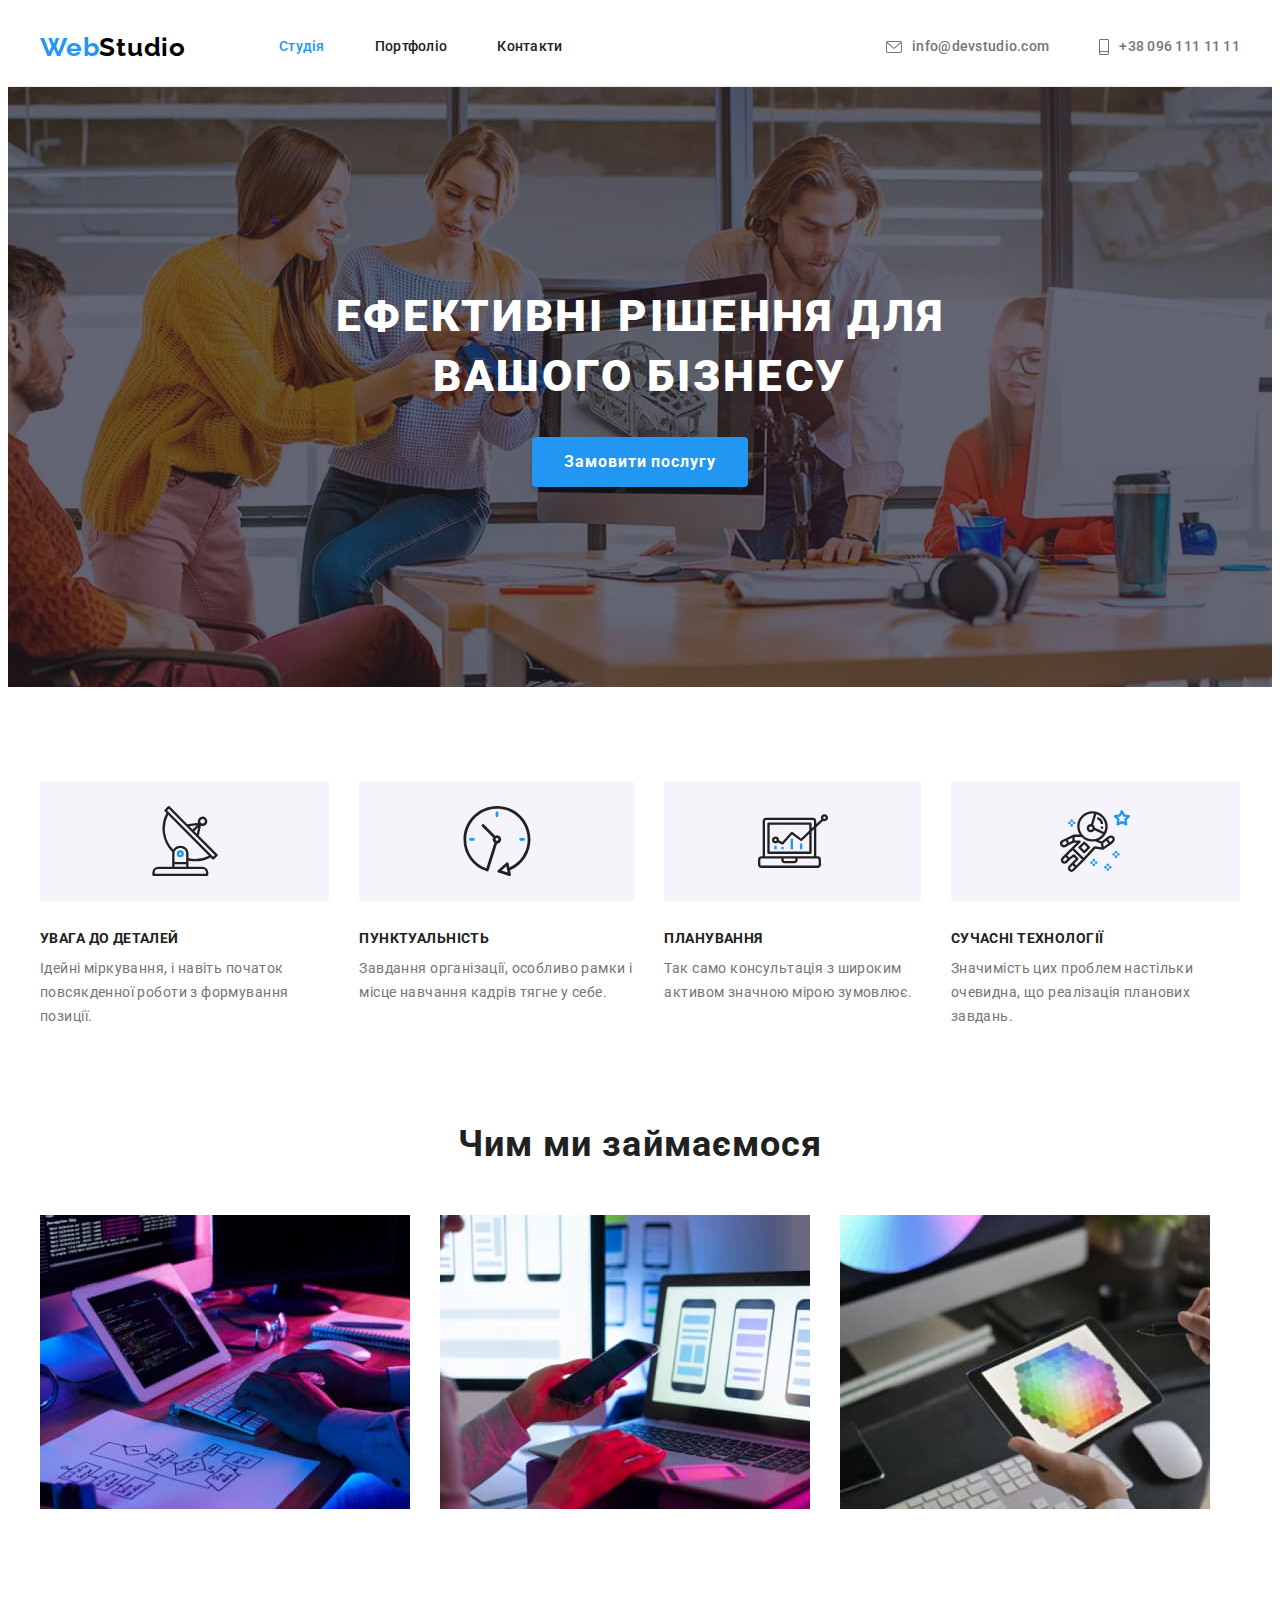
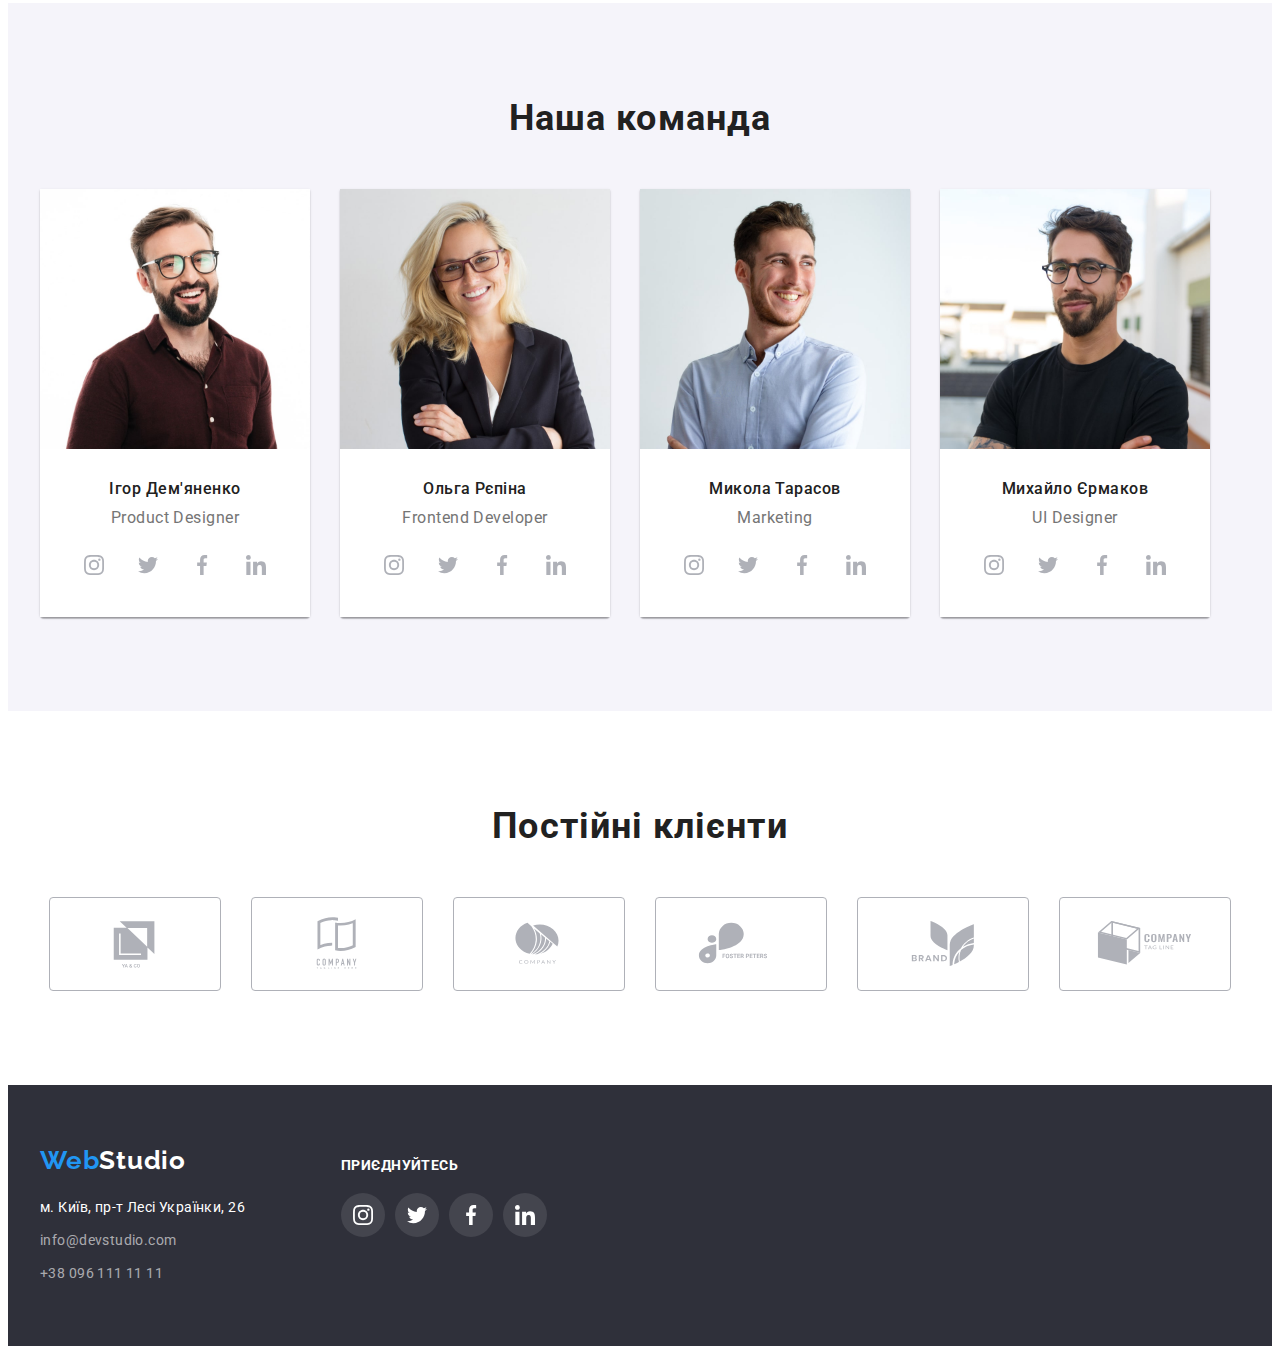
==== index.html @ dab73ace "Initial commit" ====
<!DOCTYPE html>
<html lang="uk">
  <head>
    <meta charset="UTF-8" />
    <meta http-equiv="X-UA-Compatible" content="IE=edge" />
    <meta name="viewport" content="width=device-width, initial-scale=1.0" />
    <title>Студія</title>

    <!-- Fonts -->
    <link rel="preconnect" href="https://fonts.googleapis.com" />
    <link rel="preconnect" href="https://fonts.gstatic.com" crossorigin />
    <link
      href="https://fonts.googleapis.com/css2?family=Raleway:wght@700&family=Roboto:wght@400;500;700;900&display=swap"
      rel="stylesheet"
    />

    <!--Modern-normalize-->
    <link
      rel="stylesheet"
      href="https://cdnjs.cloudflare.com/ajax/libs/modern-normalize/1.1.0/modern-normalize.min.css"
      integrity="sha512-wpPYUAdjBVSE4KJnH1VR1HeZfpl1ub8YT/NKx4PuQ5NmX2tKuGu6U/JRp5y+Y8XG2tV+wKQpNHVUX03MfMFn9Q=="
      crossorigin="anonymous"
      referrerpolicy="no-referrer"
    />

    <!-- Custom styles -->
    <link rel="stylesheet" href="./css/styles.css" />
  </head>
  <body>
    <!-- Header section -->
    <header class="header">
      <div class="container main-nav">
        <a href="./index.html" class="logo link"
          >Web<span class="studio-black">Studio</span></a
        >
        <nav>
          <ul class="header-list list">
            <li class="nav">
              <a href="./index.html" class="current header-link link">Студія</a>
            </li>
            <li class="nav">
              <a href="./portfolio.html" class="header-link link">Портфоліо</a>
            </li>
            <li class="nav">
              <a href="" class="header-link link">Контакти</a>
            </li>
          </ul>
        </nav>

        <ul class="contact-list list">
          <li class="nav">
            <a href="email:info@devstudio.com" class="contact-header link">
              <svg class="header-icon" width="16" height="12">
                <use href="./img/icons.svg#icon-email"></use>
              </svg>
              info@devstudio.com
            </a>
          </li>
          <li class="nav">
            <a href="tel:+380961111111" class="contact-header link"
              ><svg class="header-icon" width="10" height="16">
                <use href="./img/icons.svg#icon-smartphone"></use>
              </svg>
              +38 096 111 11 11</a
            >
          </li>
        </ul>
      </div>
    </header>

    <!-- Main section -->
    <main>
      <!--Герой-->
      <section class="hero">
        <div class="hero-container container">
          <h1 class="hero-title">Ефективні рішення для вашого бізнесу</h1>
          <button type="button" class="hero-btn">Замовити послугу</button>
        </div>
      </section>

      <!--Особливості-->
      <section class="features section">
        <div class="container">
          <h2 class="features-title" hidden>decision</h2>
          <ul class="features-list list">
            <li class="features-item">
              <div class="features-wrapper">
                <svg class="features-icon" width="70" height="70">
                  <use href="./img/icons.svg#icon-antenna"></use>
                </svg>
              </div>
              <h3 class="features-subtitle">УВАГА ДО ДЕТАЛЕЙ</h3>
              <p class="features-text">
                Ідейні міркування, і навіть початок повсякденної роботи з
                формування позиції.
              </p>
            </li>
            <li class="features-item">
              <div class="features-wrapper">
                <svg class="features-icon" width="70" height="70">
                  <use href="./img/icons.svg#icon-clock"></use>
                </svg>
              </div>
              <h3 class="features-subtitle">ПУНКТУАЛЬНІСТЬ</h3>
              <p class="features-text">
                Завдання організації, особливо рамки і місце навчання кадрів
                тягне у себе.
              </p>
            </li>
            <li class="features-item icon-planning">
              <div class="features-wrapper">
                <svg class="features-icon" width="70" height="70">
                  <use href="./img/icons.svg#icon-diagram"></use>
                </svg>
              </div>
              <h3 class="features-subtitle">ПЛАНУВАННЯ</h3>
              <p class="features-text">
                Так само консультація з широким активом значною мірою зумовлює.
              </p>
            </li>
            <li class="features-item icon-technology">
              <div class="features-wrapper">
                <svg class="features-icon" width="70" height="70">
                  <use href="./img/icons.svg#icon-astronaut"></use>
                </svg>
              </div>
              <h3 class="features-subtitle">СУЧАСНІ ТЕХНОЛОГІЇ</h3>
              <p class="features-text">
                Значимість цих проблем настільки очевидна, що реалізація
                планових завдань.
              </p>
            </li>
          </ul>
        </div>
      </section>

      <!--Чим ми займаємося-->
      <section class="work section">
        <div class="container">
          <h2 class="work-title title">Чим ми займаємося</h2>
          <ul class="work-list list">
            <li class="work-item">
              <img
                src="./img/about-img-1.jpg"
                alt="studio-work"
                width="370"
                height="294"
              />
            </li>
            <li class="work-item">
              <img
                src="./img/about-img-2.jpg"
                alt="studio-work"
                width="370"
                height="294"
              />
            </li>
            <li class="work-item">
              <img
                src="./img/about-img-3.jpg"
                alt="studio-work"
                width="370"
                height="294"
              />
            </li>
          </ul>
        </div>
      </section>

      <!--Наша команда-->
      <section class="team section">
        <div class="container">
          <h2 class="team-title title">Наша команда</h2>
          <ul class="team-list list">
            <li class="card-item">
              <img
                src="./img/team-card-1.jpg"
                alt="team-card"
                width="270"
                height="260"
              />
              <div class="team-wrappe">
                <h3 class="team-subtitle">Ігор Дем'яненко</h3>
                <p class="team-text" lang="en">Product Designer</p>

                <ul class="socials list">
                  <li class="socials-item">
                    <a
                      class="social-link link"
                      href="https://www.instagram.com"
                      target="_blank"
                      rel="noopener noreferrer"
                      aria-label="Instagram"
                    >
                      <svg class="socials-icon" width="20" height="20">
                        <use href="./img/icons.svg#icon-instagram"></use>
                      </svg>
                    </a>
                  </li>
                  <li class="socials-item">
                    <a
                      class="social-link link"
                      href="https://twitter.com"
                      target="_blank"
                      rel="noopener noreferrer"
                      aria-label="Twitter"
                    >
                      <svg class="socials-icon" width="20" height="20">
                        <use href="./img/icons.svg#icon-twitter"></use>
                      </svg>
                    </a>
                  </li>
                  <li class="socials-item">
                    <a
                      class="social-link link"
                      href="https://facebook.com"
                      target="_blank"
                      rel="noopener noreferrer"
                      aria-label="Facebook"
                    >
                      <svg class="socials-icon" width="20" height="20">
                        <use href="./img/icons.svg#icon-facebook"></use>
                      </svg>
                    </a>
                  </li>
                  <li class="socials-item">
                    <a
                      class="social-link link"
                      href="https://www.linkedin.com/"
                      target="_blank"
                      rel="noopener noreferrer"
                      aria-label="Linkedin"
                    >
                      <svg class="socials-icon" width="20" height="20">
                        <use href="./img/icons.svg#icon-linkedin"></use>
                      </svg>
                    </a>
                  </li>
                </ul>
              </div>
            </li>
            <li class="card-item">
              <img
                src="./img/team-card-2.jpg"
                alt="team-card"
                width="270"
                height="260"
              />
              <div class="team-wrappe">
                <h3 class="team-subtitle">Ольга Рєпіна</h3>
                <p class="team-text" lang="en">Frontend Developer</p>

                <ul class="socials list">
                  <li class="socials-item">
                    <a
                      class="social-link link"
                      href="https://www.instagram.com"
                      target="_blank"
                      rel="noopener noreferrer"
                      aria-label="Instagram"
                    >
                      <svg class="socials-icon" width="20" height="20">
                        <use href="./img/icons.svg#icon-instagram"></use>
                      </svg>
                    </a>
                  </li>
                  <li class="socials-item">
                    <a
                      class="social-link link"
                      href="https://twitter.com"
                      target="_blank"
                      rel="noopener noreferrer"
                      aria-label="Twitter"
                    >
                      <svg class="socials-icon" width="20" height="20">
                        <use href="./img/icons.svg#icon-twitter"></use>
                      </svg>
                    </a>
                  </li>
                  <li class="socials-item">
                    <a
                      class="social-link link"
                      href="https://facebook.com"
                      target="_blank"
                      rel="noopener noreferrer"
                      aria-label="Facebook"
                    >
                      <svg class="socials-icon" width="20" height="20">
                        <use href="./img/icons.svg#icon-facebook"></use>
                      </svg>
                    </a>
                  </li>
                  <li class="socials-item">
                    <a
                      class="social-link link"
                      href="https://www.linkedin.com/"
                      target="_blank"
                      rel="noopener noreferrer"
                      aria-label="Linkedin"
                    >
                      <svg class="socials-icon" width="20" height="20">
                        <use href="./img/icons.svg#icon-linkedin"></use>
                      </svg>
                    </a>
                  </li>
                </ul>
              </div>
            </li>
            <li class="card-item">
              <img
                src="./img/team-card-3.jpg"
                alt="team-card"
                width="270"
                height="260"
              />
              <div class="team-wrappe">
                <h3 class="team-subtitle">Микола Тарасов</h3>
                <p class="team-text" lang="en">Marketing</p>

                <ul class="socials list">
                  <li class="socials-item">
                    <a
                      class="social-link link"
                      href="https://www.instagram.com"
                      target="_blank"
                      rel="noopener noreferrer"
                      aria-label="Instagram"
                    >
                      <svg class="socials-icon" width="20" height="20">
                        <use href="./img/icons.svg#icon-instagram"></use>
                      </svg>
                    </a>
                  </li>
                  <li class="socials-item">
                    <a
                      class="social-link link"
                      href="https://twitter.com"
                      target="_blank"
                      rel="noopener noreferrer"
                      aria-label="Twitter"
                    >
                      <svg class="socials-icon" width="20" height="20">
                        <use href="./img/icons.svg#icon-twitter"></use>
                      </svg>
                    </a>
                  </li>
                  <li class="socials-item">
                    <a
                      class="social-link link"
                      href="https://facebook.com"
                      target="_blank"
                      rel="noopener noreferrer"
                      aria-label="Facebook"
                    >
                      <svg class="socials-icon" width="20" height="20">
                        <use href="./img/icons.svg#icon-facebook"></use>
                      </svg>
                    </a>
                  </li>
                  <li class="socials-item">
                    <a
                      class="social-link link"
                      href="https://www.linkedin.com/"
                      target="_blank"
                      rel="noopener noreferrer"
                      aria-label="Linkedin"
                    >
                      <svg class="socials-icon" width="20" height="20">
                        <use href="./img/icons.svg#icon-linkedin"></use>
                      </svg>
                    </a>
                  </li>
                </ul>
              </div>
            </li>
            <li class="card-item">
              <img
                src="./img/team-card-4.jpg"
                alt="team-card"
                width="270"
                height="260"
              />
              <div class="team-wrappe">
                <h3 class="team-subtitle">Михайло Єрмаков</h3>
                <p class="team-text" lang="en">UI Designer</p>

                <ul class="socials list">
                  <li class="socials-item">
                    <a
                      class="social-link link"
                      href="https://www.instagram.com"
                      target="_blank"
                      rel="noopener noreferrer"
                      aria-label="Instagram"
                    >
                      <svg class="socials-icon" width="20" height="20">
                        <use href="./img/icons.svg#icon-instagram"></use>
                      </svg>
                    </a>
                  </li>
                  <li class="socials-item">
                    <a
                      class="social-link link"
                      href="https://twitter.com"
                      target="_blank"
                      rel="noopener noreferrer"
                      aria-label="Twitter"
                    >
                      <svg class="socials-icon" width="20" height="20">
                        <use href="./img/icons.svg#icon-twitter"></use>
                      </svg>
                    </a>
                  </li>
                  <li class="socials-item">
                    <a
                      class="social-link link"
                      href="https://facebook.com"
                      target="_blank"
                      rel="noopener noreferrer"
                      aria-label="Facebook"
                    >
                      <svg class="socials-icon" width="20" height="20">
                        <use href="./img/icons.svg#icon-facebook"></use>
                      </svg>
                    </a>
                  </li>
                  <li class="socials-item">
                    <a
                      class="social-link link"
                      href="https://www.linkedin.com/"
                      target="_blank"
                      rel="noopener noreferrer"
                      aria-label="Linkedin"
                    >
                      <svg class="socials-icon" width="20" height="20">
                        <use href="./img/icons.svg#icon-linkedin"></use>
                      </svg>
                    </a>
                  </li>
                </ul>
              </div>
            </li>
          </ul>
        </div>
      </section>
      <!--Постійні клієнти-->
      <section class="clients section">
        <div class="container">
          <h2 class="clients-title title">Постійні клієнти</h2>
          <ul class="clients-list list">
            <li class="clients-item">
              <a
                class="clients-link"
                href=""
                target="_blank"
                rel="noopener noreferrer"
              >
                <svg class="clients-icon" width="106" height="60">
                  <use href="./img/icons.svg#icon-Logo"></use>
                </svg>
              </a>
            </li>
            <li class="clients-item">
              <a
                class="clients-link"
                href=""
                target="_blank"
                rel="noopener noreferrer"
              >
                <svg class="clients-icon" width="106" height="60">
                  <use href="./img/icons.svg#icon-Logo-1"></use>
                </svg>
              </a>
            </li>
            <li class="clients-item">
              <a
                class="clients-link"
                href=""
                target="_blank"
                rel="noopener noreferrer"
              >
                <svg class="clients-icon" width="106" height="60">
                  <use href="./img/icons.svg#icon-Logo-2"></use>
                </svg>
              </a>
            </li>
            <li class="clients-item">
              <a
                class="clients-link"
                href=""
                target="_blank"
                rel="noopener noreferrer"
              >
                <svg class="clients-icon" width="106" height="60">
                  <use href="./img/icons.svg#icon-Logo-3"></use>
                </svg>
              </a>
            </li>
            <li class="clients-item">
              <a
                class="clients-link"
                href=""
                target="_blank"
                rel="noopener noreferrer"
              >
                <svg class="clients-icon" width="106" height="60">
                  <use href="./img/icons.svg#icon-Logo-4"></use>
                </svg>
              </a>
            </li>
            <li class="clients-item">
              <a
                class="clients-link"
                href=""
                target="_blank"
                rel="noopener noreferrer"
              >
                <svg class="clients-icon" width="106" height="60">
                  <use href="./img/icons.svg#icon-Logo-5"></use>
                </svg>
              </a>
            </li>
          </ul>
        </div>
      </section>
    </main>

    <!-- Footer section -->
    <footer class="footer">
      <div class="footer-wrap container">
        <div class="nav-footer">
          <a href="./index.html" class="logo link"
            >Web<span class="studio-white">Studio</span></a
          >

          <address class="address">
            <ul class="address-list list">
              <li class="address-item">
                <a
                  class="footer-address link"
                  href="https://goo.gl/maps/YuygyRmskys3fxmU9"
                  target="_blank"
                  rel="noopener noreferrer nofollow"
                  >м. Київ, пр-т Лесі Українки, 26</a
                >
              </li>
              <li class="address-item">
                <a class="footer-contact link" href="mailto:info@devstudio.com"
                  >info@devstudio.com</a
                >
              </li>
              <li class="address-item">
                <a class="footer-contact link" href="tel:+380961111111"
                  >+38 096 111 11 11</a
                >
              </li>
            </ul>
          </address>
        </div>
        <div class="footer-social">
          <b class="social-text">приєднуйтесь</b>
          <ul class="socials list list">
            <li class="socials-item">
              <a
                class="footer-social-link social-link link"
                href="https://www.instagram.com"
                target="_blank"
                rel="noopener noreferrer"
                aria-label="Instagram"
              >
                <svg class="socials-icon" width="20" height="20">
                  <use href="./img/icons.svg#icon-instagram"></use>
                </svg>
              </a>
            </li>
            <li class="socials-item">
              <a
                class="footer-social-link social-link link"
                href="https://twitter.com"
                target="_blank"
                rel="noopener noreferrer"
                aria-label="Twitter"
              >
                <svg class="socials-icon" width="20" height="20">
                  <use href="./img/icons.svg#icon-twitter"></use>
                </svg>
              </a>
            </li>
            <li class="socials-item">
              <a
                class="footer-social-link social-link link"
                href="https://facebook.com"
                target="_blank"
                rel="noopener noreferrer"
                aria-label="Facebook"
              >
                <svg class="socials-icon" width="20" height="20">
                  <use href="./img/icons.svg#icon-facebook"></use>
                </svg>
              </a>
            </li>
            <li class="socials-item">
              <a
                class="footer-social-link social-link link"
                href="https://www.linkedin.com/"
                target="_blank"
                rel="noopener noreferrer"
                aria-label="Linkedin"
              >
                <svg class="socials-icon" width="20" height="20">
                  <use href="./img/icons.svg#icon-linkedin"></use>
                </svg>
              </a>
            </li>
          </ul>
        </div>
      </div>
    </footer>
  </body>
</html>
---- css/styles.css ----
:root {
  --primary-text-color: #212121;
  --title-text-color: #ffffff;
  --secondary-text-color: #757575;
  --accent-color: #2196f3;
  --footer-color: #2f303a;
  --filter-btn-color: #f5f4fa;
  --studio-footer-color: #000000;
  --border-header-color: #ececec;
  --border-projects-color: #eeeeee;
  --bg-header-color: #c4c4c4;
  --socials-icon-color: #afb1b8;
}

/*Базові стилі*/
body {
  font-family: roboto, sans-serif;
  color: var(--primary-text-color);

  background-color: var(--title-text-color);
}

/*Дефолтні стилі*/
.list {
  padding: 0;
  margin: 0;
  list-style: none;
}

.link {
  text-decoration: none;
}

h1,
h2,
h3,
h4,
h5,
h6,
p {
  padding: 0;
  margin: 0;
}

img {
  display: block;
  height: auto;
}

/* загальні стилі*/
.section {
  padding-top: 94px;
  padding-bottom: 94px;
}

.container {
  width: 1200px;
  padding-left: 15px;
  padding-right: 15px;
  margin-left: auto;
  margin-right: auto;
}

.title {
  margin-bottom: 50px;

  font-size: 36px;
  line-height: 1.17;
  text-align: center;
  letter-spacing: 0.03em;
}

/*logo*/
.logo {
  font-family: Raleway, sans-serif;
  font-weight: 700;
  font-size: 26px;
  line-height: calc(31 / 26);
  letter-spacing: 0.03em;
  color: var(--accent-color);
}

.logo:focus {
  color: var(--accent-color);
}
/*logo в хедері*/
.studio-black {
  color: var(--studio-footer-color);
}

/*logo в футері*/
.studio-white {
  color: var(--title-text-color);
}

/*header*/
.header {
  border-bottom: 1px solid var(--border-header-color);
}

.header-link {
  color: var(--primary-text-color);
}

.current {
  color: var(--accent-color);
}

.header-link,
.contact-header {
  display: block;
  padding-top: 31px;
  padding-bottom: 31px;

  font-weight: 500;
  font-size: 14px;
  line-height: 1.14;
  letter-spacing: 0.02em;
}

.header-link:hover,
.header-link:focus {
  color: var(--accent-color);
}

.contact-header {
  display: flex;
  align-items: center;
  gap: 10px;
  color: var(--secondary-text-color);
}

.contact-header:hover,
.contact-header:focus {
  color: var(--accent-color);
}

.main-nav {
  display: flex;
  align-items: center;
}

.header-list {
  display: flex;
  margin-left: 93px;
}

.header-list .nav:not(:last-child) {
  margin-right: 50px;
}

.header-icon {
  fill: currentColor;
}

.contact-list {
  display: flex;
  margin-left: auto;
}

.contact-list .nav + .nav {
  margin-left: 50px;
}

/*Hero*/
.hero {
  max-width: 1600px;
  padding: 200px 0;
  margin: 0 auto;

  background-color: var(--bg-header-color);
  background-image: linear-gradient(
      to right,
      rgba(47, 48, 58, 0.4),
      rgba(47, 48, 58, 0.4)
    ),
    url(../img/hero-bg.jpg);
  background-repeat: no-repeat;
  background-position: center;
  background-size: cover;
}

.hero-title {
  margin-left: auto;
  margin-right: auto;
  margin-bottom: 30px;
  width: 696px;

  font-weight: 900;
  font-size: 44px;
  text-align: center;
  line-height: 1.36;
  letter-spacing: 0.06em;
  text-transform: uppercase;
  color: var(--title-text-color);
}

.hero-btn {
  display: block;
  padding: 10px 32px;
  margin: 0 auto;
  min-width: 216px;
  min-height: 50px;

  font-family: inherit;
  font-weight: 700;
  font-size: 16px;
  line-height: 1.88;
  align-items: center;
  letter-spacing: 0.06em;
  color: var(--title-text-color);

  background-color: var(--accent-color);
  box-shadow: 0px 4px 4px rgba(0, 0, 0, 0.15);
  border-radius: 4px;
  border: transparent;
  cursor: pointer;
}

/*Особливості*/
.features-list {
  display: flex;
}

.features-item {
  margin-right: 30px;
  flex-basis: calc((100%-90px) / 4);
}

.features-item:last-child {
  margin-right: 0;
}

.features-wrapper {
  margin-bottom: 30px;
  display: flex;
  justify-content: center;
  align-items: center;
  height: 120px;

  background-color: var(--filter-btn-color);
  border-radius: 4px;
}

.features-subtitle {
  margin-bottom: 10px;

  font-size: 14px;
  line-height: 1.14;
  letter-spacing: 0.03em;
  text-transform: uppercase;
}

.features-text {
  font-size: 14px;
  line-height: 1.71;
  letter-spacing: 0.03em;
  color: var(--secondary-text-color);
}

/*Чим ми займаємося*/
.work {
  padding-top: 0;
}

.work-list {
  display: flex;
}

.work-item {
  margin-right: 30px;
  flex-basis: calc((100%-30px * (3-1)) / (3));
}

.work-item:last-child {
  margin-right: 0;
}

/*Наша команда*/
.team {
  background-color: var(--filter-btn-color);
}

.team-list {
  display: flex;
}

.card-item {
  margin-right: 30px;
  flex-basis: calc((100%-30px * (4-1)) / (4));

  box-shadow: 0px 1px 3px rgba(0, 0, 0, 0.12), 0px 1px 1px rgba(0, 0, 0, 0.14),
    0px 2px 1px rgba(0, 0, 0, 0.2);
  border-radius: 0px 0px 4px 4px;
}

.card-item:last-child {
  margin-right: 0;
}

.team-wrappe {
  padding-top: 30px;
  padding-bottom: 30px;

  background-color: var(--title-text-color);
}

.team-subtitle {
  margin-bottom: 10px;

  font-weight: 500;
  font-size: 16px;
  line-height: 1.19;
  text-align: center;
  letter-spacing: 0.03em;
}

.team-text {
  margin-bottom: 16px;

  font-size: 16px;
  line-height: 1.19;
  text-align: center;
  letter-spacing: 0.03em;
  color: var(--secondary-text-color);
}

.socials {
  display: flex;
  justify-content: center;
  align-items: center;
  gap: 10px;
}

.social-link {
  display: flex;
  justify-content: center;
  align-items: center;
  width: 44px;
  height: 44px;

  background-color: var(--title-text-color);
  border-radius: 50%;
  color: var(--socials-icon-color);
}

.social-link:hover,
.social-link:focus {
  color: var(--title-text-color);
  background-color: var(--accent-color);
}

.socials-icon {
  fill: currentColor;
}

/*Постійні клієнти*/
.clients-list {
  display: flex;
  justify-content: center;
  gap: 30px;
}

.clients-link {
  display: flex;
  justify-content: center;
  align-items: center;
  width: 170px;
  height: 92px;

  color: var(--socials-icon-color);
  border: 1px solid #afb1b8;
  border-radius: 4px;
}

.clients-link:hover,
.clients-link:focus {
  color: var(--accent-color);
  border: 1px solid #2196f3;
}

.clients-icon {
  fill: currentColor;
}

/*Портфоліо*/
.filter-list {
  margin-bottom: 50px;
  display: flex;
  justify-content: center;
}

.filter-item {
  margin-right: 8px;
}
.filter-btn {
  padding: 6px 22px;
  min-width: 73px;
  min-height: 38px;

  font-family: inherit;
  font-weight: 500;
  font-size: 16px;
  line-height: 1.62;
  text-align: center;
  letter-spacing: 0.03em;
  color: var(--primary-text-color);

  background-color: var(--filter-btn-color);
  border-radius: 4px;
  border: transparent;
  cursor: pointer;
}
.filter-btn:hover,
.filter-btn:focus {
  color: var(--title-text-color);
  background-color: var(--accent-color);
  box-shadow: 0px 3px 1px rgba(0, 0, 0, 0.1), 0px 1px 2px rgba(0, 0, 0, 0.08),
    0px 2px 2px rgba(0, 0, 0, 0.12);
  border-radius: 4px;
}

/*Projects */
.projects {
}

.project-list {
  display: flex;
  flex-wrap: wrap;
  gap: 30px;
}

.project-item {
  flex-basis: calc((100% - 60px) / 3);
}

.project-link {
  display: inline-block;

  color: inherit;
}

.project-link:hover,
.project-link:focus {
  box-shadow: 0px 1px 1px rgba(0, 0, 0, 0.12), 0px 4px 4px rgba(0, 0, 0, 0.06),
    1px 4px 6px rgba(0, 0, 0, 0.16);
}

.project-wrap {
  padding: 20px 24px;

  border: 1px solid var(--border-projects-color);
  border-top: none;
}

.project-title {
  margin-bottom: 4px;

  font-size: 18px;
  line-height: 2;
  letter-spacing: 0.06em;
}

.project-text {
  font-size: 16px;
  line-height: 1.88;
  letter-spacing: 0.03em;

  color: var(--secondary-text-color);
}

/*footer*/
.footer {
  padding-top: 60px;
  padding-bottom: 60px;

  background-color: var(--footer-color);
}

.footer-wrap {
  display: flex;
}

.nav-footer {
  padding-right: 70px;
  align-items: baseline;
}

.address {
}

.address-list {
  margin-top: 20px;

  display: flex;
  flex-wrap: wrap;
  width: 231px;

  font-style: normal;
  font-size: 14px;
  line-height: 1.71;
  letter-spacing: 0.03em;
}

.address-item:not(:last-child) {
  margin-bottom: 9px;
}

.footer-address {
  color: var(--title-text-color);
}

.footer-address:hover,
.footer-address:focus {
  color: var(--accent-color);
}

.footer-contact {
  color: rgba(255, 255, 255, 0.6);
}

.footer-contact:hover,
.footer-contact:focus {
  color: var(--accent-color);
}

.footer-social {
  padding-top: 12px;
  align-items: baseline;
}
.social-text {
  display: block;
  margin-bottom: 20px;

  font-size: 14px;
  line-height: calc(16 / 14);
  letter-spacing: 0.03em;
  text-transform: uppercase;

  color: var(--title-text-color);
}

.footer-social-link {
  color: var(--title-text-color);
  background-color: rgba(255, 255, 255, 0.1);
}
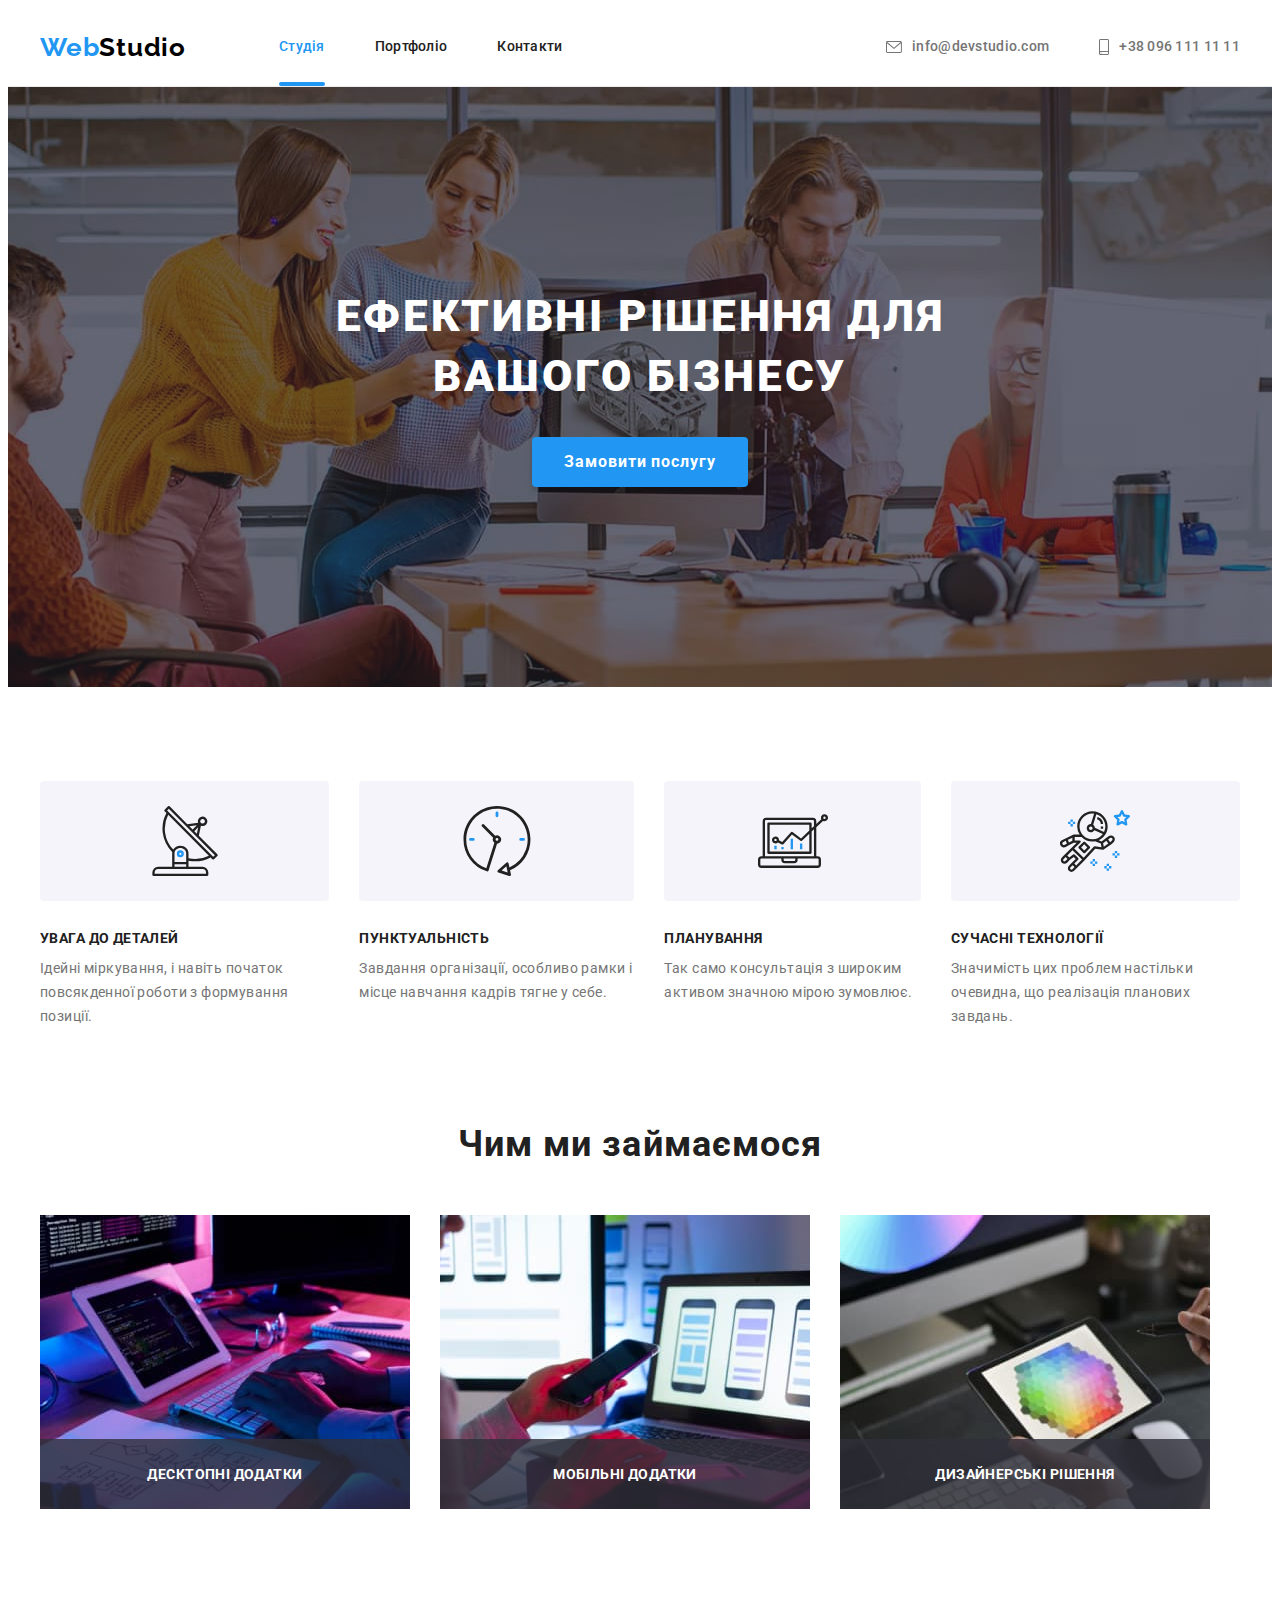
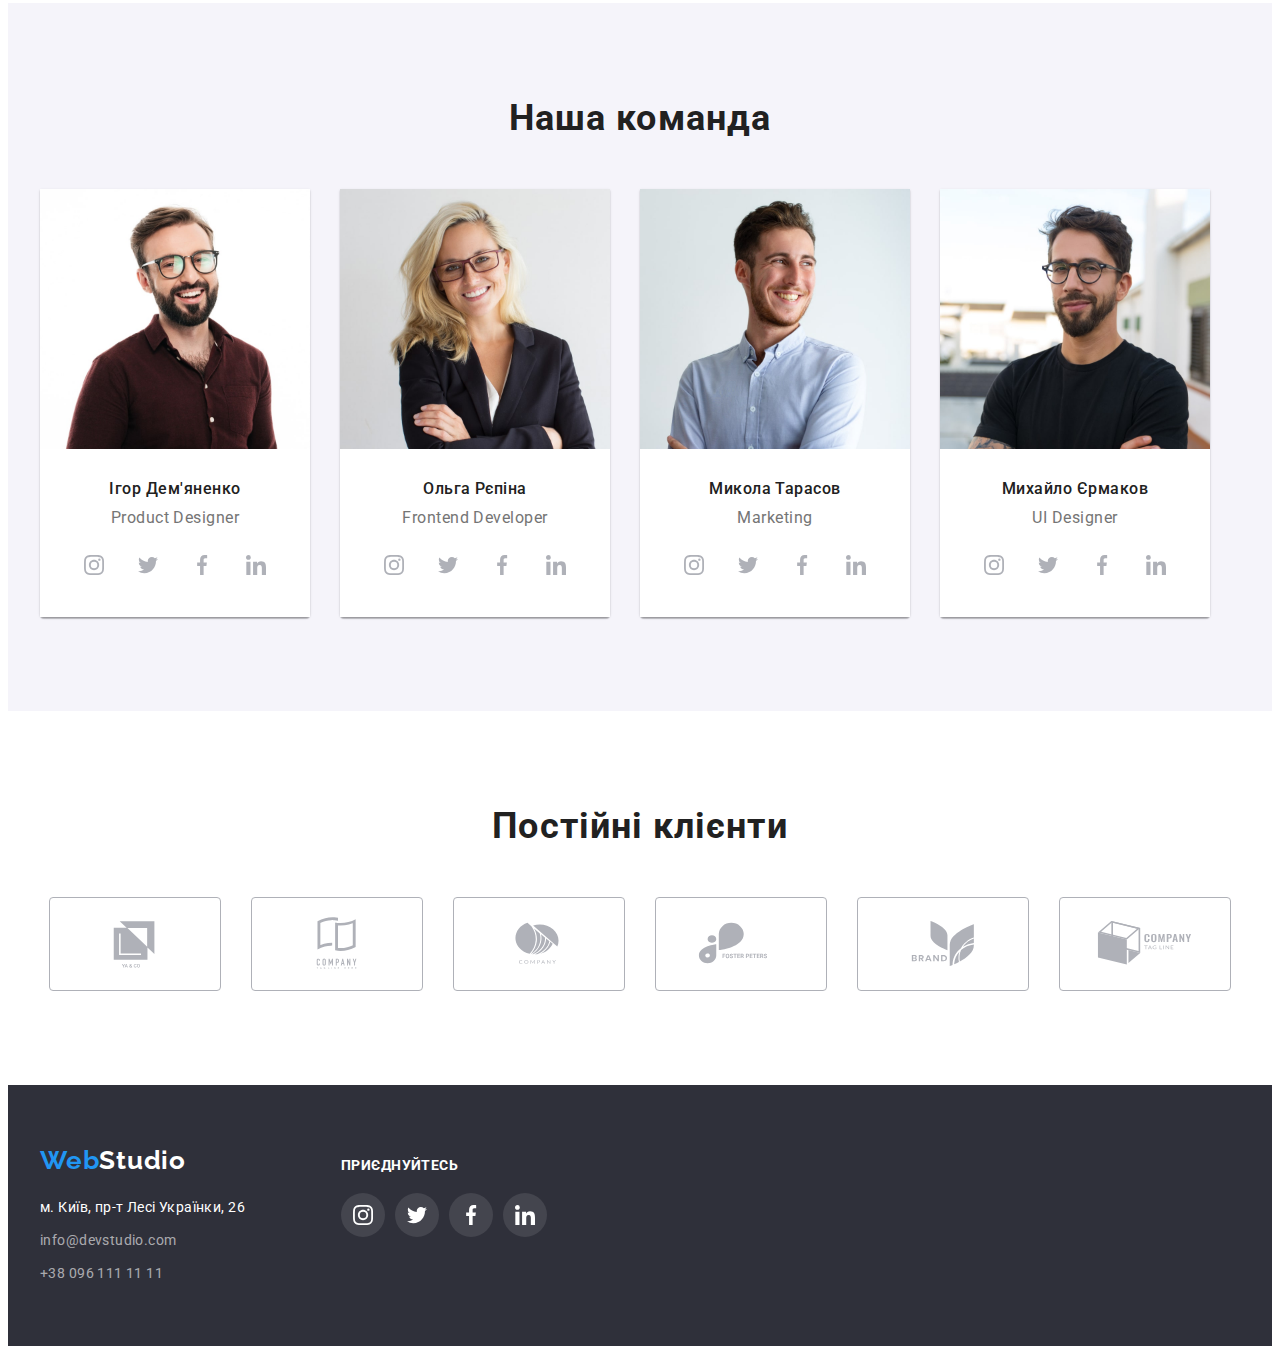
==== commit 8e78b69d: "Додано анімацію" ====
--- a/index.html
+++ b/index.html
@@ -146,6 +146,9 @@
                 width="370"
                 height="294"
               />
+              <div class="work-overlay">
+                <p class="ovarlay-text">Десктопні додатки</p>
+              </div>
             </li>
             <li class="work-item">
               <img
@@ -154,6 +157,9 @@
                 width="370"
                 height="294"
               />
+              <div class="work-overlay">
+                <p class="ovarlay-text">Мобільні додатки</p>
+              </div>
             </li>
             <li class="work-item">
               <img
@@ -162,6 +168,9 @@
                 width="370"
                 height="294"
               />
+              <div class="work-overlay">
+                <p class="ovarlay-text">Дизайнерські рішення</p>
+              </div>
             </li>
           </ul>
         </div>
--- a/css/styles.css
+++ b/css/styles.css
@@ -10,6 +10,8 @@
   --border-projects-color: #eeeeee;
   --bg-header-color: #c4c4c4;
   --socials-icon-color: #afb1b8;
+
+  --timing-function: cubic-bezier(0.4, 0, 0.2, 1);
 }
 
 /*Базові стилі*/
@@ -44,6 +46,7 @@
 
 img {
   display: block;
+  max-width: 100%;
   height: auto;
 }
 
@@ -80,9 +83,6 @@
   color: var(--accent-color);
 }
 
-.logo:focus {
-  color: var(--accent-color);
-}
 /*logo в хедері*/
 .studio-black {
   color: var(--studio-footer-color);
@@ -99,11 +99,29 @@
 }
 
 .header-link {
+  position: relative;
   color: var(--primary-text-color);
-}
-
-.current {
+
+  transition: color 250ms var(--timing-function);
+}
+
+.current.header-link {
   color: var(--accent-color);
+}
+
+.current.header-link::after {
+  content: "";
+
+  position: absolute;
+  left: 0;
+  bottom: 0;
+
+  display: block;
+  width: 100%;
+  height: 4px;
+
+  background-color: var(--accent-color);
+  border-radius: 2px;
 }
 
 .header-link,
@@ -128,6 +146,8 @@
   align-items: center;
   gap: 10px;
   color: var(--secondary-text-color);
+
+  transition: color 250ms var(--timing-function);
 }
 
 .contact-header:hover,
@@ -268,12 +288,36 @@
 }
 
 .work-item {
+  position: relative;
+
   margin-right: 30px;
   flex-basis: calc((100%-30px * (3-1)) / (3));
 }
 
 .work-item:last-child {
   margin-right: 0;
+}
+
+.work-overlay {
+  position: absolute;
+  bottom: 0;
+
+  width: 100%;
+  padding-top: 27px;
+  padding-bottom: 27px;
+
+  background-color: rgba(47, 48, 58, 0.8);
+}
+
+.ovarlay-text {
+  font-weight: 700;
+  font-size: 14px;
+  line-height: calc(16 / 14);
+  text-align: center;
+  letter-spacing: 0.03em;
+  text-transform: uppercase;
+
+  color: var(--title-text-color);
 }
 
 /*Наша команда*/
@@ -342,6 +386,9 @@
   background-color: var(--title-text-color);
   border-radius: 50%;
   color: var(--socials-icon-color);
+
+  transition: background-color 250ms var(--timing-function),
+    color 250ms var(--timing-function);
 }
 
 .social-link:hover,
@@ -371,6 +418,9 @@
   color: var(--socials-icon-color);
   border: 1px solid #afb1b8;
   border-radius: 4px;
+
+  transition: color 250ms var(--timing-function),
+    border 250ms var(--timing-function);
 }
 
 .clients-link:hover,
@@ -410,7 +460,13 @@
   border-radius: 4px;
   border: transparent;
   cursor: pointer;
-}
+
+  transition: color 250ms var(--timing-function),
+    background-color 250ms var(--timing-function),
+    box-shadow 250ms var(--timing-function),
+    border-radius 250ms var(--timing-function);
+}
+
 .filter-btn:hover,
 .filter-btn:focus {
   color: var(--title-text-color);
@@ -438,6 +494,7 @@
   display: inline-block;
 
   color: inherit;
+  transition: box-shadow 250ms var(--timing-function);
 }
 
 .project-link:hover,
@@ -446,6 +503,44 @@
     1px 4px 6px rgba(0, 0, 0, 0.16);
 }
 
+.project-card {
+  position: relative;
+  overflow: hidden;
+}
+
+.project-overlay {
+  position: absolute;
+  top: 0;
+  right: 0;
+  width: 100%;
+  height: 100%;
+
+  background-color: rgba(33, 150, 243, 0.9);
+
+  transform: translateY(100%);
+  transition: transform 250ms var(--timing-function);
+}
+
+.project-link:hover .project-overlay {
+  transform: translateY(0);
+}
+
+.project-description {
+  position: absolute;
+  top: 0;
+  right: 0;
+
+  padding: 63px 24px;
+}
+
+.description-text {
+  font-size: 18px;
+  line-height: calc(28 / 18);
+  letter-spacing: 0.03em;
+
+  color: tomato; /*var(--title-text-color);*/
+}
+
 .project-wrap {
   padding: 20px 24px;
 
@@ -508,6 +603,8 @@
 
 .footer-address {
   color: var(--title-text-color);
+
+  transition: color 250ms var(--timing-function);
 }
 
 .footer-address:hover,
@@ -517,6 +614,8 @@
 
 .footer-contact {
   color: rgba(255, 255, 255, 0.6);
+
+  transition: color 250ms var(--timing-function);
 }
 
 .footer-contact:hover,
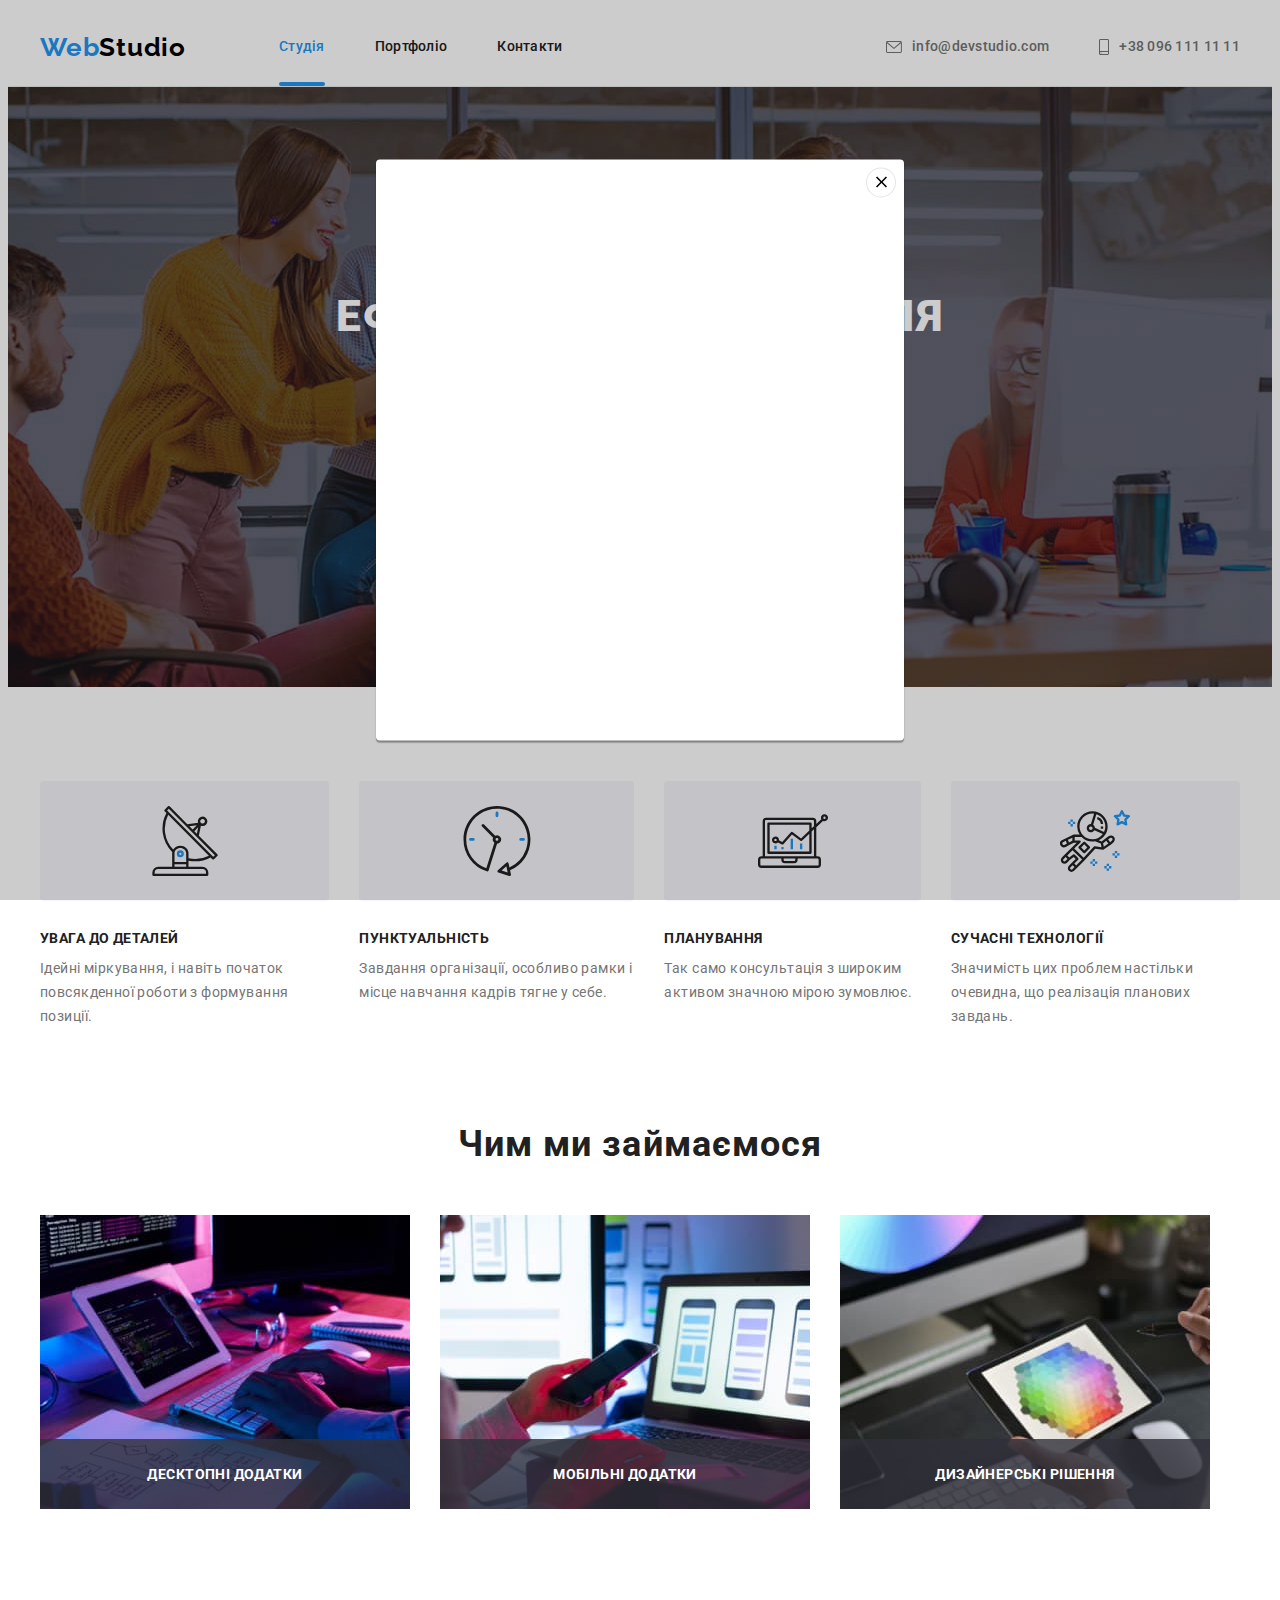
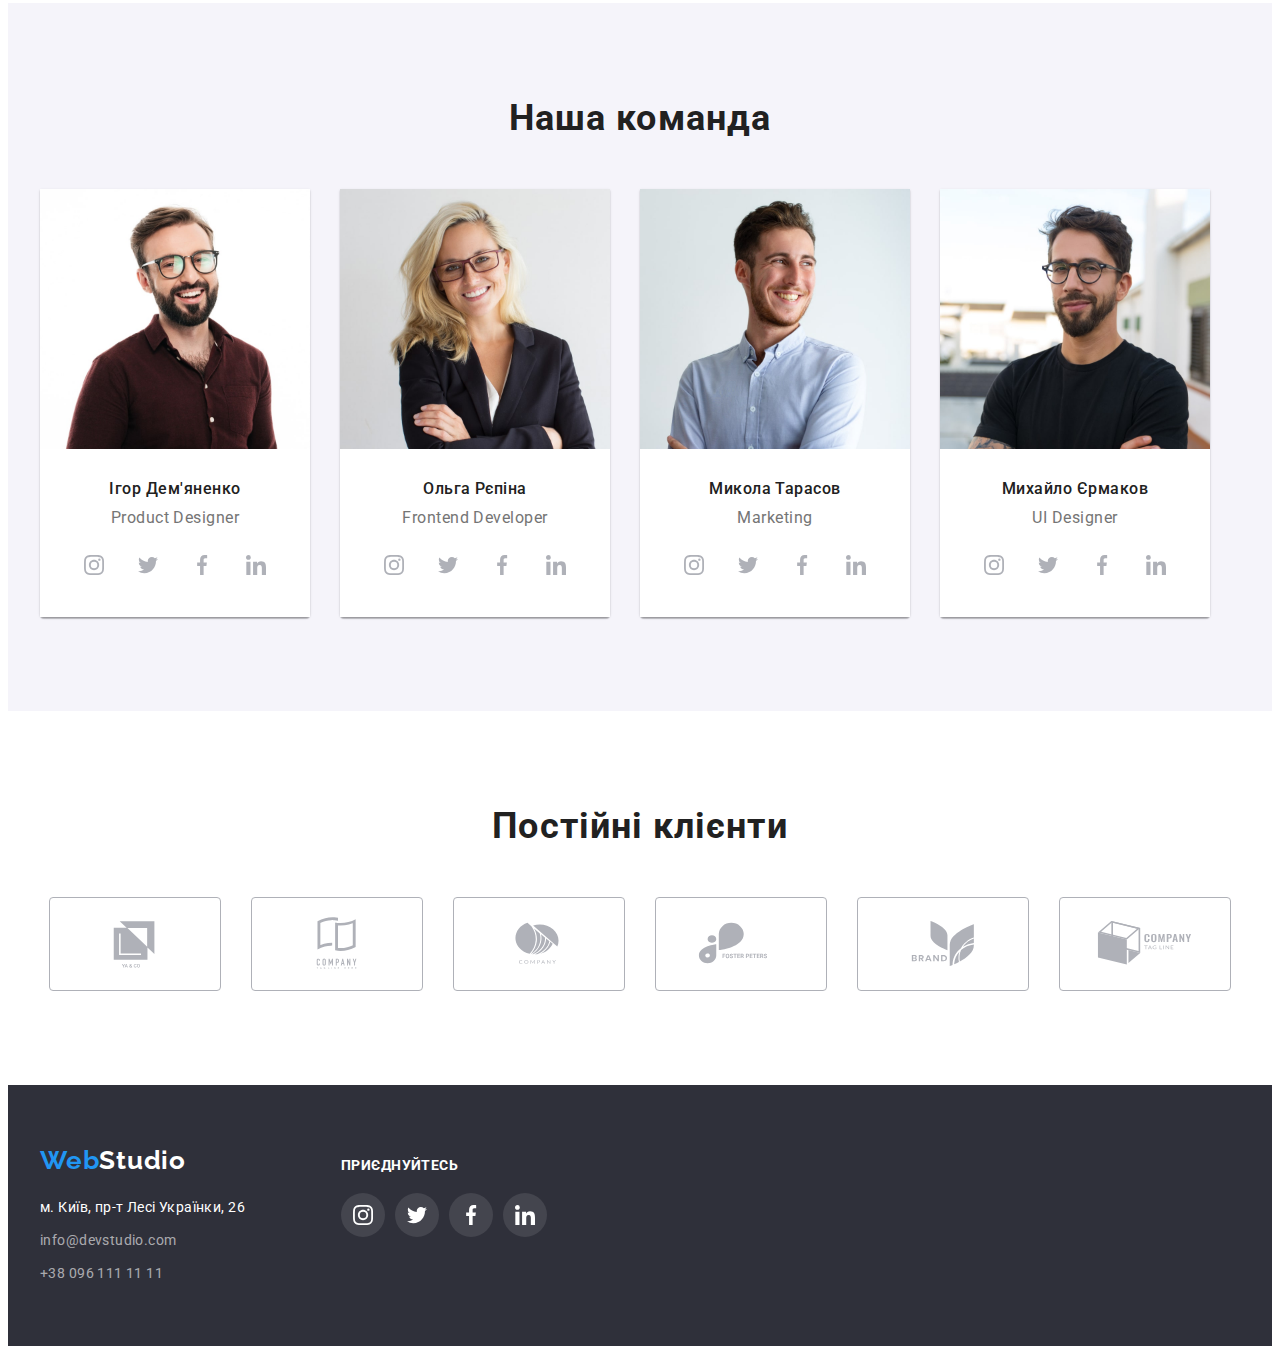
==== commit 279ebfea: "Додано модальне вікно" ====
--- a/index.html
+++ b/index.html
@@ -74,7 +74,9 @@
       <section class="hero">
         <div class="hero-container container">
           <h1 class="hero-title">Ефективні рішення для вашого бізнесу</h1>
-          <button type="button" class="hero-btn">Замовити послугу</button>
+          <button type="button" class="hero-btn" data-modal-open>
+            Замовити послугу
+          </button>
         </div>
       </section>
 
@@ -536,6 +538,7 @@
 
     <!-- Footer section -->
     <footer class="footer">
+      <div class="footer-section">
       <div class="footer-wrap container">
         <div class="nav-footer">
           <a href="./index.html" class="logo link"
@@ -624,6 +627,20 @@
           </ul>
         </div>
       </div>
+      </div>
     </footer>
+
+    <!--Модальне вікно-->
+    <div class="backdrop" data-modal>
+      <div class="modal">
+        <button class="modal-btn" data-modal-close>
+          <svg class="modal-icon" width="18" height="18">
+            <use href="./img/icons.svg#icon-close-btn"></use>
+          </svg>
+        </button>
+      </div>
+    </div>
+
+    <script src="./modal.js"></script>
   </body>
 </html>
--- a/css/styles.css
+++ b/css/styles.css
@@ -81,6 +81,13 @@
   line-height: calc(31 / 26);
   letter-spacing: 0.03em;
   color: var(--accent-color);
+
+  transition: color 250ms var(--timing-function);
+}
+
+.logo:focus,
+.logo:hover {
+  color: var(--accent-color);
 }
 
 /*logo в хедері*/
@@ -302,9 +309,14 @@
   position: absolute;
   bottom: 0;
 
-  width: 100%;
   padding-top: 27px;
   padding-bottom: 27px;
+
+  display: flex;
+  align-items: center;
+  justify-content: center;
+
+  width: 100%;
 
   background-color: rgba(47, 48, 58, 0.8);
 }
@@ -538,7 +550,7 @@
   line-height: calc(28 / 18);
   letter-spacing: 0.03em;
 
-  color: tomato; /*var(--title-text-color);*/
+  color: var(--title-text-color);
 }
 
 .project-wrap {
@@ -572,6 +584,11 @@
   background-color: var(--footer-color);
 }
 
+.footer-section {
+  display: flex;
+  align-items: baseline;
+}
+
 .footer-wrap {
   display: flex;
 }
@@ -625,7 +642,6 @@
 
 .footer-social {
   padding-top: 12px;
-  align-items: baseline;
 }
 .social-text {
   display: block;
@@ -643,3 +659,70 @@
   color: var(--title-text-color);
   background-color: rgba(255, 255, 255, 0.1);
 }
+
+/*Модальне вікно*/
+.backdrop {
+  position: fixed;
+  top: 0;
+  left: 0;
+
+  width: 100%;
+  height: 100%;
+
+  background-color: rgba(0, 0, 0, 0.2);
+
+  transition: opacity 250ms var(--timing-function),
+    visibility 250ms var(--timing-function);
+}
+
+.backdrop.is-hidden {
+  opacity: 0;
+  visibility: hidden;
+  pointer-events: none;
+}
+
+.modal {
+  position: absolute;
+  top: 50%;
+  left: 50%;
+  transform: translate(-50%, -50%);
+
+  min-width: 528px;
+  min-height: 581px;
+
+  background-color: var(--title-text-color);
+  box-shadow: 0px 1px 3px rgba(0, 0, 0, 0.12), 0px 1px 1px rgba(0, 0, 0, 0.14),
+    0px 2px 1px rgba(0, 0, 0, 0.2);
+  border-radius: 4px;
+
+  transition: transform 250ms var(--timing-function),
+    opacity 250ms var(--timing-function);
+}
+
+.backdrop.is-hidden .modal {
+  opacity: 0;
+  transform: translate(-50%, -70%);
+}
+
+.modal-btn {
+  position: absolute;
+  top: 8px;
+  right: 8px;
+
+  padding: 0;
+  display: inline-flex;
+  align-items: center;
+  justify-content: center;
+
+  width: 30px;
+  height: 30px;
+
+  background: var(--title-text-color);
+  border-radius: 50%;
+  border: 1px solid rgba(0, 0, 0, 0.1);
+  cursor: pointer;
+}
+
+.modal-icon {
+  fill: var(--studio-footer-color);
+}
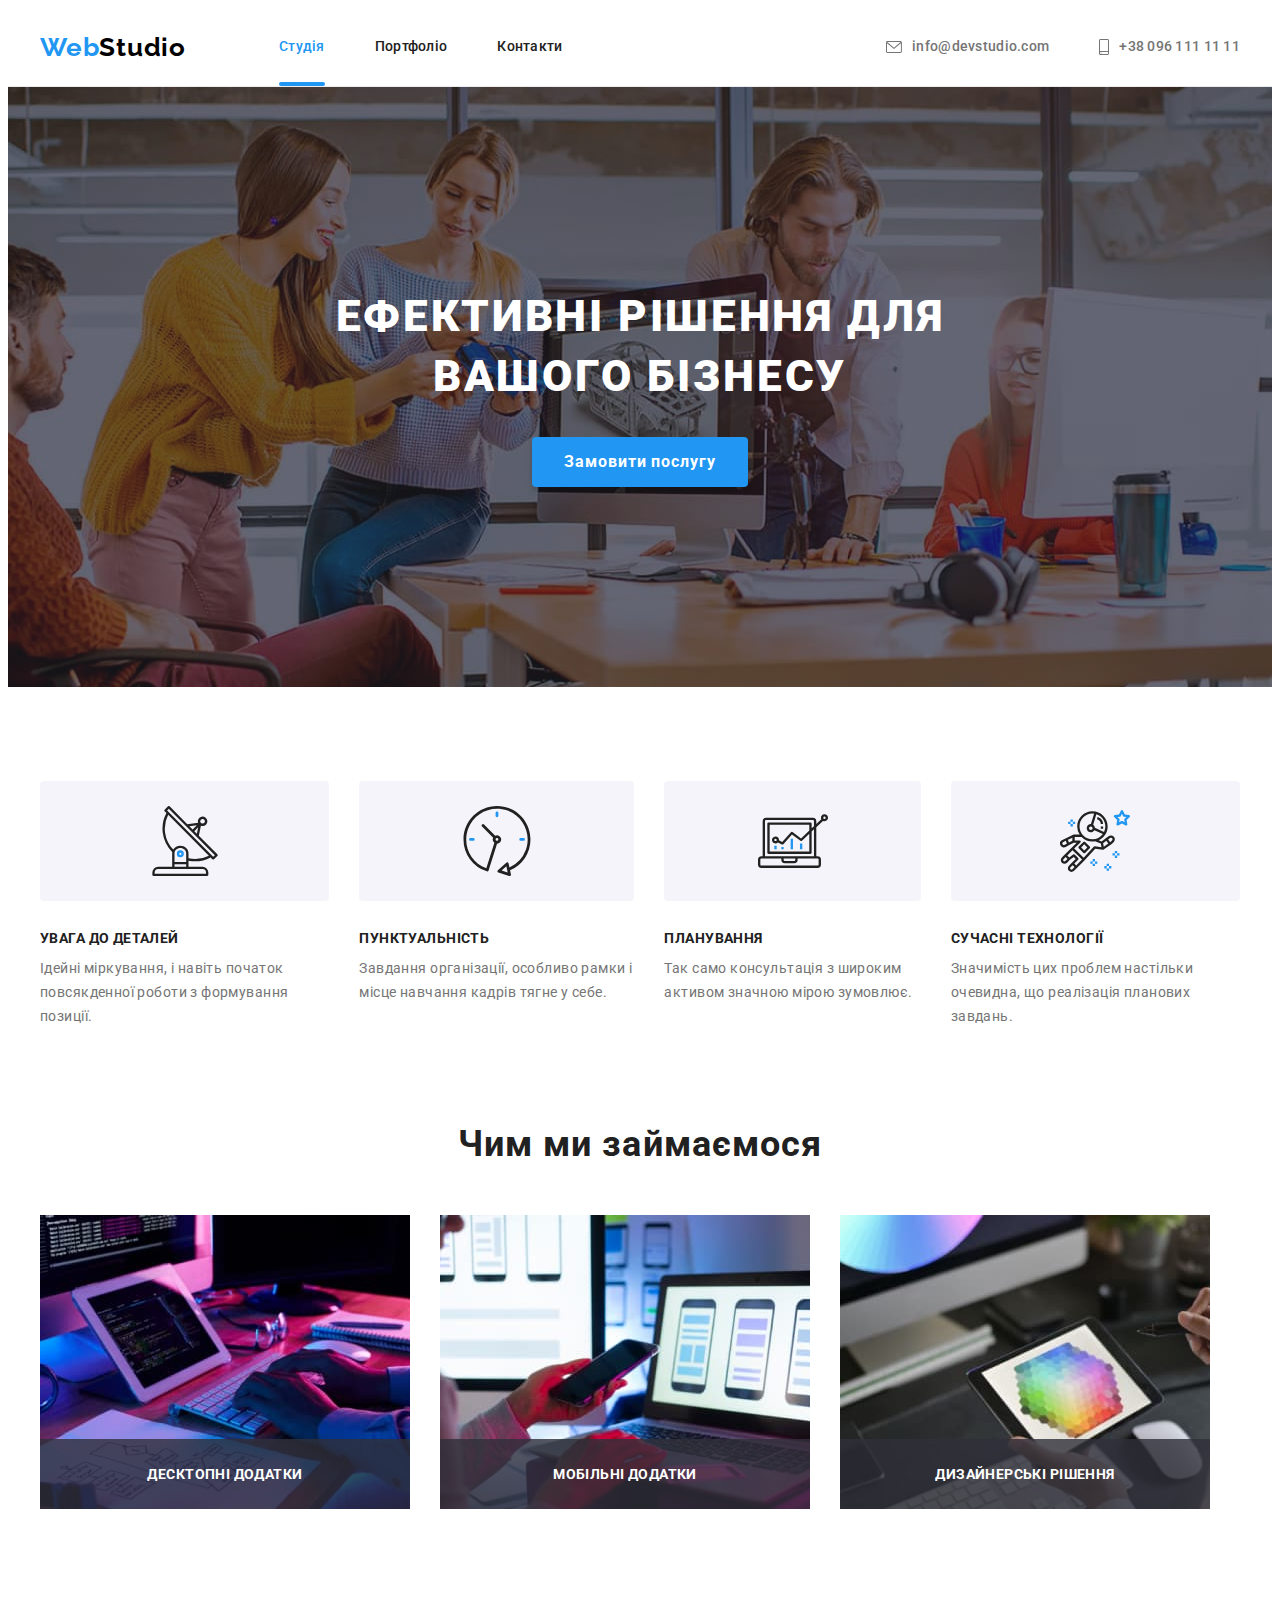
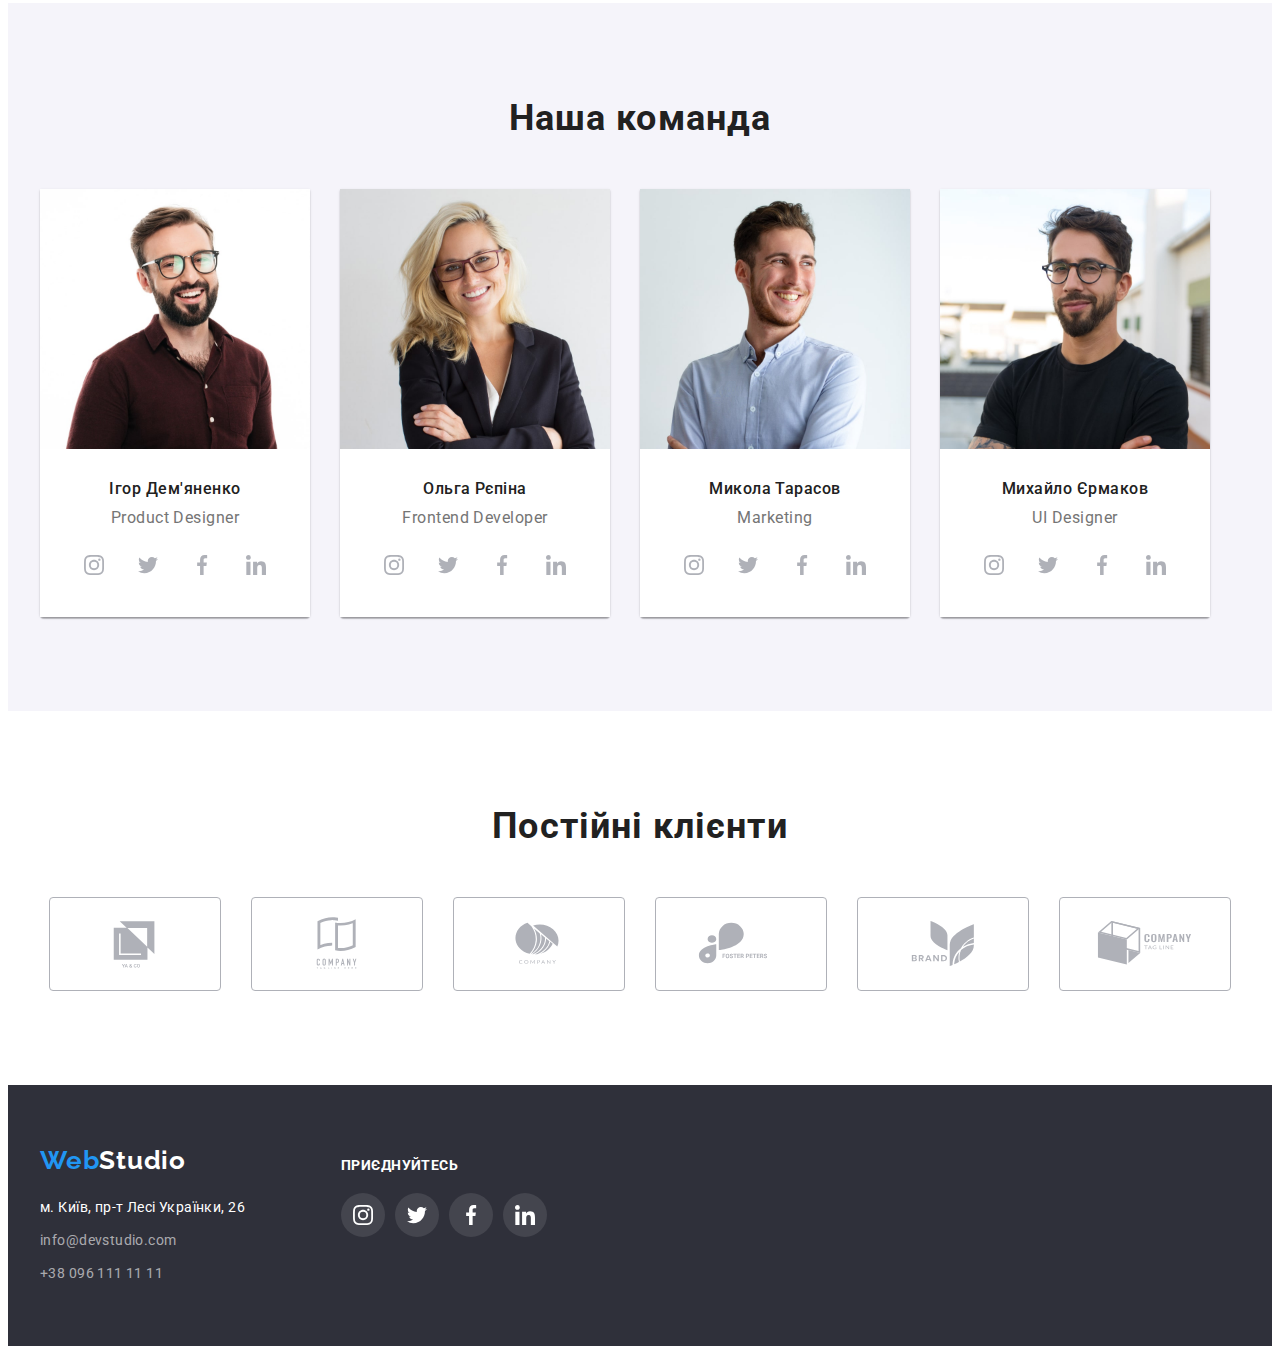
==== commit f926b461: "Виправлено зауваження ментора" ====
--- a/index.html
+++ b/index.html
@@ -539,99 +539,101 @@
     <!-- Footer section -->
     <footer class="footer">
       <div class="footer-section">
-      <div class="footer-wrap container">
-        <div class="nav-footer">
-          <a href="./index.html" class="logo link"
-            >Web<span class="studio-white">Studio</span></a
-          >
-
-          <address class="address">
-            <ul class="address-list list">
-              <li class="address-item">
+        <div class="footer-wrap container">
+          <div class="nav-footer">
+            <a href="./index.html" class="logo link"
+              >Web<span class="studio-white">Studio</span></a
+            >
+
+            <address class="address">
+              <ul class="address-list list">
+                <li class="address-item">
+                  <a
+                    class="footer-address link"
+                    href="https://goo.gl/maps/YuygyRmskys3fxmU9"
+                    target="_blank"
+                    rel="noopener noreferrer nofollow"
+                    >м. Київ, пр-т Лесі Українки, 26</a
+                  >
+                </li>
+                <li class="address-item">
+                  <a
+                    class="footer-contact link"
+                    href="mailto:info@devstudio.com"
+                    >info@devstudio.com</a
+                  >
+                </li>
+                <li class="address-item">
+                  <a class="footer-contact link" href="tel:+380961111111"
+                    >+38 096 111 11 11</a
+                  >
+                </li>
+              </ul>
+            </address>
+          </div>
+          <div class="footer-social">
+            <b class="social-text">приєднуйтесь</b>
+            <ul class="socials list list">
+              <li class="socials-item">
                 <a
-                  class="footer-address link"
-                  href="https://goo.gl/maps/YuygyRmskys3fxmU9"
+                  class="footer-social-link social-link link"
+                  href="https://www.instagram.com"
                   target="_blank"
-                  rel="noopener noreferrer nofollow"
-                  >м. Київ, пр-т Лесі Українки, 26</a
+                  rel="noopener noreferrer"
+                  aria-label="Instagram"
                 >
+                  <svg class="socials-icon" width="20" height="20">
+                    <use href="./img/icons.svg#icon-instagram"></use>
+                  </svg>
+                </a>
               </li>
-              <li class="address-item">
-                <a class="footer-contact link" href="mailto:info@devstudio.com"
-                  >info@devstudio.com</a
+              <li class="socials-item">
+                <a
+                  class="footer-social-link social-link link"
+                  href="https://twitter.com"
+                  target="_blank"
+                  rel="noopener noreferrer"
+                  aria-label="Twitter"
                 >
+                  <svg class="socials-icon" width="20" height="20">
+                    <use href="./img/icons.svg#icon-twitter"></use>
+                  </svg>
+                </a>
               </li>
-              <li class="address-item">
-                <a class="footer-contact link" href="tel:+380961111111"
-                  >+38 096 111 11 11</a
+              <li class="socials-item">
+                <a
+                  class="footer-social-link social-link link"
+                  href="https://facebook.com"
+                  target="_blank"
+                  rel="noopener noreferrer"
+                  aria-label="Facebook"
                 >
+                  <svg class="socials-icon" width="20" height="20">
+                    <use href="./img/icons.svg#icon-facebook"></use>
+                  </svg>
+                </a>
+              </li>
+              <li class="socials-item">
+                <a
+                  class="footer-social-link social-link link"
+                  href="https://www.linkedin.com/"
+                  target="_blank"
+                  rel="noopener noreferrer"
+                  aria-label="Linkedin"
+                >
+                  <svg class="socials-icon" width="20" height="20">
+                    <use href="./img/icons.svg#icon-linkedin"></use>
+                  </svg>
+                </a>
               </li>
             </ul>
-          </address>
-        </div>
-        <div class="footer-social">
-          <b class="social-text">приєднуйтесь</b>
-          <ul class="socials list list">
-            <li class="socials-item">
-              <a
-                class="footer-social-link social-link link"
-                href="https://www.instagram.com"
-                target="_blank"
-                rel="noopener noreferrer"
-                aria-label="Instagram"
-              >
-                <svg class="socials-icon" width="20" height="20">
-                  <use href="./img/icons.svg#icon-instagram"></use>
-                </svg>
-              </a>
-            </li>
-            <li class="socials-item">
-              <a
-                class="footer-social-link social-link link"
-                href="https://twitter.com"
-                target="_blank"
-                rel="noopener noreferrer"
-                aria-label="Twitter"
-              >
-                <svg class="socials-icon" width="20" height="20">
-                  <use href="./img/icons.svg#icon-twitter"></use>
-                </svg>
-              </a>
-            </li>
-            <li class="socials-item">
-              <a
-                class="footer-social-link social-link link"
-                href="https://facebook.com"
-                target="_blank"
-                rel="noopener noreferrer"
-                aria-label="Facebook"
-              >
-                <svg class="socials-icon" width="20" height="20">
-                  <use href="./img/icons.svg#icon-facebook"></use>
-                </svg>
-              </a>
-            </li>
-            <li class="socials-item">
-              <a
-                class="footer-social-link social-link link"
-                href="https://www.linkedin.com/"
-                target="_blank"
-                rel="noopener noreferrer"
-                aria-label="Linkedin"
-              >
-                <svg class="socials-icon" width="20" height="20">
-                  <use href="./img/icons.svg#icon-linkedin"></use>
-                </svg>
-              </a>
-            </li>
-          </ul>
+          </div>
         </div>
       </div>
-      </div>
     </footer>
 
     <!--Модальне вікно-->
-    <div class="backdrop" data-modal>
+    <div class="backdrop is-hidden" data-modal>
       <div class="modal">
         <button class="modal-btn" data-modal-close>
           <svg class="modal-icon" width="18" height="18">
--- a/css/styles.css
+++ b/css/styles.css
@@ -309,14 +309,12 @@
   position: absolute;
   bottom: 0;
 
-  padding-top: 27px;
-  padding-bottom: 27px;
-
   display: flex;
   align-items: center;
   justify-content: center;
 
   width: 100%;
+  height: 70px;
 
   background-color: rgba(47, 48, 58, 0.8);
 }
@@ -475,8 +473,7 @@
 
   transition: color 250ms var(--timing-function),
     background-color 250ms var(--timing-function),
-    box-shadow 250ms var(--timing-function),
-    border-radius 250ms var(--timing-function);
+    box-shadow 250ms var(--timing-function);
 }
 
 .filter-btn:hover,
@@ -620,24 +617,10 @@
 
 .footer-address {
   color: var(--title-text-color);
-
-  transition: color 250ms var(--timing-function);
-}
-
-.footer-address:hover,
-.footer-address:focus {
-  color: var(--accent-color);
 }
 
 .footer-contact {
   color: rgba(255, 255, 255, 0.6);
-
-  transition: color 250ms var(--timing-function);
-}
-
-.footer-contact:hover,
-.footer-contact:focus {
-  color: var(--accent-color);
 }
 
 .footer-social {
